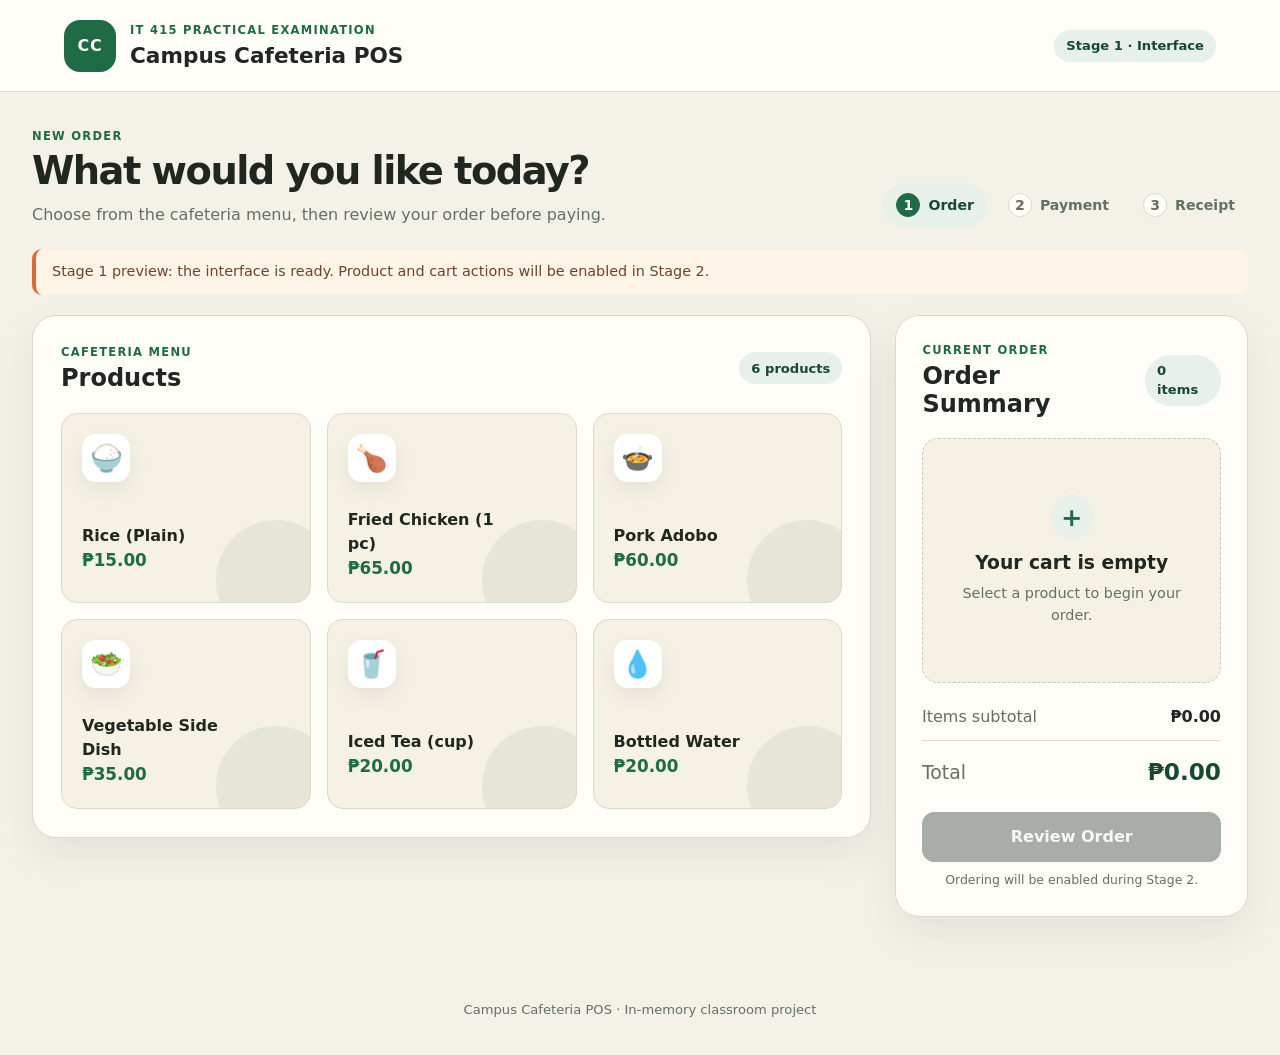
==== index.html @ 5ee4af82 "stage1" ====
<!doctype html>
<html lang="en">
  <head>
    <meta charset="UTF-8" />
    <meta name="viewport" content="width=device-width, initial-scale=1.0" />
    <meta
      name="description"
      content="A desktop-friendly campus cafeteria point-of-sale application."
    />
    <title>Campus Cafeteria POS</title>
    <link rel="stylesheet" href="css/styles.css" />
    <script type="module" src="js/app.js"></script>
  </head>
  <body>
    <header class="site-header">
      <div class="brand">
        <span class="brand-mark" aria-hidden="true">CC</span>
        <div>
          <p class="eyebrow">IT 415 Practical Examination</p>
          <h1>Campus Cafeteria POS</h1>
        </div>
      </div>
      <span class="stage-badge">Stage 1 · Interface</span>
    </header>

    <main class="app-shell">
      <section class="welcome" aria-labelledby="welcome-title">
        <div>
          <p class="eyebrow">New order</p>
          <h2 id="welcome-title">What would you like today?</h2>
          <p>Choose from the cafeteria menu, then review your order before paying.</p>
        </div>

        <ol class="progress-steps" aria-label="Transaction progress">
          <li class="is-current" aria-current="step"><span>1</span> Order</li>
          <li><span>2</span> Payment</li>
          <li><span>3</span> Receipt</li>
        </ol>
      </section>

      <p id="stage-status" class="stage-notice" role="status">
        Stage 1 preview: the interface is ready. Product and cart actions will be enabled in Stage 2.
      </p>

      <section id="order-view" class="app-view" aria-label="Create an order">
        <section class="menu-panel" aria-labelledby="menu-title">
          <div class="section-heading">
            <div>
              <p class="eyebrow">Cafeteria menu</p>
              <h2 id="menu-title">Products</h2>
            </div>
            <span id="product-count" class="count-label">6 products</span>
          </div>

          <div id="product-grid" class="product-grid"></div>

          <noscript>
            <p class="message message-error">JavaScript must be enabled to display the menu.</p>
          </noscript>
        </section>

        <aside class="order-panel" aria-labelledby="order-summary-title">
          <div class="section-heading order-heading">
            <div>
              <p class="eyebrow">Current order</p>
              <h2 id="order-summary-title">Order Summary</h2>
            </div>
            <span id="cart-count" class="count-label">0 items</span>
          </div>

          <div id="empty-cart" class="empty-cart">
            <span class="empty-icon" aria-hidden="true">+</span>
            <h3>Your cart is empty</h3>
            <p>Select a product to begin your order.</p>
          </div>

          <div id="cart-items" class="cart-items" aria-live="polite" hidden></div>

          <div class="totals" aria-label="Order totals">
            <div>
              <span>Items subtotal</span>
              <strong id="cart-subtotal">₱0.00</strong>
            </div>
            <div class="grand-total">
              <span>Total</span>
              <strong id="cart-total">₱0.00</strong>
            </div>
          </div>

          <button id="review-order-button" class="primary-button" type="button" disabled>
            Review Order
          </button>
          <p class="button-help">Ordering will be enabled during Stage 2.</p>
        </aside>
      </section>

      <!-- Later stages will display these prepared views after the order is reviewed. -->
      <section id="payment-view" class="app-view single-panel" aria-labelledby="payment-title" hidden>
        <div class="flow-panel">
          <p class="eyebrow">Cash payment</p>
          <h2 id="payment-title">Enter payment amount</h2>
          <label for="cash-amount">Cash received</label>
          <div class="money-input">
            <span aria-hidden="true">₱</span>
            <input
              id="cash-amount"
              name="cashAmount"
              type="text"
              inputmode="decimal"
              autocomplete="off"
              placeholder="0.00"
              disabled
            />
          </div>
          <p id="payment-message" class="message" aria-live="polite"></p>
          <div class="button-row">
            <button class="secondary-button" type="button" disabled>Back to Order</button>
            <button class="primary-button" type="button" disabled>Confirm Payment</button>
          </div>
        </div>
      </section>

      <section id="confirmation-view" class="app-view single-panel" aria-labelledby="confirmation-title" hidden>
        <div class="flow-panel centered-panel">
          <span class="success-mark" aria-hidden="true">✓</span>
          <p class="eyebrow">Payment confirmed</p>
          <h2 id="confirmation-title">Transaction complete</h2>
          <p>Payment details and change will appear here in Stage 3.</p>
        </div>
      </section>

      <section id="receipt-view" class="app-view single-panel" aria-labelledby="receipt-title" hidden>
        <div class="flow-panel receipt-panel">
          <p class="eyebrow">Digital receipt</p>
          <h2 id="receipt-title">Campus Cafeteria</h2>
          <p>Receipt line items and transaction details will be generated in Stage 3.</p>
          <button class="primary-button" type="button" disabled>New Transaction</button>
        </div>
      </section>
    </main>

    <footer>
      <p>Campus Cafeteria POS · In-memory classroom project</p>
    </footer>
  </body>
</html>
---- css/styles.css ----
:root {
  color-scheme: light;
  --background: #f4f1e8;
  --surface: #fffdf8;
  --surface-muted: #f6f1e5;
  --text: #202720;
  --text-muted: #657064;
  --primary: #1f6b45;
  --primary-dark: #154a31;
  --accent: #dc6b2f;
  --border: #dcd8cc;
  --success: #24764b;
  --danger: #a43d32;
  --shadow: 0 16px 40px rgba(51, 56, 47, 0.08);
  --radius-large: 24px;
  --radius-medium: 16px;
  --radius-small: 10px;
}

* {
  box-sizing: border-box;
}

body {
  min-width: 960px;
  margin: 0;
  background: var(--background);
  color: var(--text);
  font-family:
    Inter, ui-sans-serif, system-ui, -apple-system, BlinkMacSystemFont, "Segoe UI", sans-serif;
  line-height: 1.5;
}

button,
input {
  font: inherit;
}

button:focus-visible,
input:focus-visible {
  outline: 3px solid rgba(31, 107, 69, 0.28);
  outline-offset: 3px;
}

.site-header {
  display: flex;
  align-items: center;
  justify-content: space-between;
  min-height: 92px;
  padding: 18px clamp(32px, 5vw, 76px);
  background: var(--surface);
  border-bottom: 1px solid var(--border);
}

.brand {
  display: flex;
  align-items: center;
  gap: 14px;
}

.brand-mark {
  display: grid;
  width: 52px;
  height: 52px;
  place-items: center;
  border-radius: 16px;
  background: var(--primary);
  color: white;
  font-weight: 800;
  letter-spacing: 0.05em;
}

.brand h1,
.welcome h2,
.section-heading h2,
.flow-panel h2 {
  margin: 0;
  line-height: 1.15;
}

.brand h1 {
  font-size: 1.35rem;
}

.eyebrow {
  margin: 0 0 4px;
  color: var(--primary);
  font-size: 0.72rem;
  font-weight: 800;
  letter-spacing: 0.11em;
  text-transform: uppercase;
}

.stage-badge,
.count-label {
  display: inline-flex;
  align-items: center;
  min-height: 32px;
  padding: 6px 12px;
  border-radius: 999px;
  background: #e7f0e9;
  color: var(--primary-dark);
  font-size: 0.82rem;
  font-weight: 750;
}

.app-shell {
  width: min(1440px, calc(100% - 64px));
  margin: 0 auto;
  padding: 36px 0 48px;
}

.welcome {
  display: flex;
  align-items: end;
  justify-content: space-between;
  gap: 32px;
  margin-bottom: 22px;
}

.welcome h2 {
  font-size: clamp(2rem, 3vw, 3.2rem);
  letter-spacing: -0.04em;
}

.welcome p:not(.eyebrow) {
  margin: 10px 0 0;
  color: var(--text-muted);
}

.progress-steps {
  display: flex;
  gap: 8px;
  margin: 0;
  padding: 0;
  list-style: none;
}

.progress-steps li {
  display: flex;
  align-items: center;
  gap: 8px;
  padding: 10px 13px;
  border-radius: 999px;
  color: var(--text-muted);
  font-size: 0.88rem;
  font-weight: 700;
}

.progress-steps span {
  display: grid;
  width: 24px;
  height: 24px;
  place-items: center;
  border: 1px solid var(--border);
  border-radius: 50%;
  background: var(--surface);
}

.progress-steps .is-current {
  background: #e7f0e9;
  color: var(--primary-dark);
}

.progress-steps .is-current span {
  border-color: var(--primary);
  background: var(--primary);
  color: white;
}

.stage-notice {
  margin: 0 0 20px;
  padding: 12px 16px;
  border-left: 4px solid var(--accent);
  border-radius: var(--radius-small);
  background: #fff4e8;
  color: #6c432a;
  font-size: 0.9rem;
}

#order-view {
  display: grid;
  grid-template-columns: minmax(0, 1fr) minmax(330px, 0.42fr);
  gap: 24px;
  align-items: start;
}

.menu-panel,
.order-panel,
.flow-panel {
  border: 1px solid var(--border);
  border-radius: var(--radius-large);
  background: var(--surface);
  box-shadow: var(--shadow);
}

.menu-panel {
  padding: 28px;
}

.order-panel {
  position: sticky;
  top: 24px;
  padding: 26px;
}

.section-heading {
  display: flex;
  align-items: center;
  justify-content: space-between;
  gap: 20px;
  margin-bottom: 20px;
}

.section-heading h2,
.flow-panel h2 {
  font-size: 1.5rem;
}

.product-grid {
  display: grid;
  grid-template-columns: repeat(3, minmax(0, 1fr));
  gap: 16px;
}

.product-card {
  position: relative;
  display: grid;
  min-height: 190px;
  padding: 20px;
  overflow: hidden;
  text-align: left;
  border: 1px solid var(--border);
  border-radius: var(--radius-medium);
  background: var(--surface-muted);
  color: var(--text);
}

.product-card::after {
  position: absolute;
  right: -26px;
  bottom: -38px;
  width: 120px;
  height: 120px;
  border-radius: 50%;
  background: rgba(31, 107, 69, 0.08);
  content: "";
}

.product-card:disabled {
  cursor: not-allowed;
  opacity: 1;
}

.product-icon {
  display: grid;
  width: 48px;
  height: 48px;
  place-items: center;
  border-radius: 14px;
  background: white;
  font-size: 1.65rem;
  box-shadow: 0 8px 20px rgba(51, 56, 47, 0.08);
}

.product-name {
  align-self: end;
  max-width: 16ch;
  margin-top: 24px;
  font-size: 1rem;
  font-weight: 800;
}

.product-price {
  color: var(--primary);
  font-size: 1.05rem;
  font-weight: 800;
}

.empty-cart {
  display: grid;
  min-height: 245px;
  place-items: center;
  align-content: center;
  padding: 30px;
  border: 1px dashed #cbc7ba;
  border-radius: var(--radius-medium);
  background: var(--surface-muted);
  text-align: center;
}

.empty-icon {
  display: grid;
  width: 44px;
  height: 44px;
  margin-bottom: 10px;
  place-items: center;
  border-radius: 50%;
  background: #e7f0e9;
  color: var(--primary);
  font-size: 1.6rem;
  font-weight: 600;
}

.empty-cart h3 {
  margin: 0;
}

.empty-cart p {
  margin: 6px 0 0;
  color: var(--text-muted);
  font-size: 0.9rem;
}

.totals {
  display: grid;
  gap: 11px;
  margin: 22px 0;
}

.totals > div {
  display: flex;
  align-items: center;
  justify-content: space-between;
}

.totals span {
  color: var(--text-muted);
}

.grand-total {
  padding-top: 14px;
  border-top: 1px solid var(--border);
  font-size: 1.18rem;
}

.grand-total strong {
  color: var(--primary-dark);
  font-size: 1.45rem;
}

.primary-button,
.secondary-button {
  min-height: 50px;
  padding: 12px 20px;
  border-radius: 12px;
  font-weight: 800;
}

.primary-button {
  width: 100%;
  border: 1px solid var(--primary);
  background: var(--primary);
  color: white;
}

.secondary-button {
  border: 1px solid var(--border);
  background: var(--surface);
  color: var(--text);
}

.primary-button:disabled,
.secondary-button:disabled {
  border-color: #a8aea7;
  background: #a8aea7;
  color: #f8f8f8;
  cursor: not-allowed;
}

.button-help {
  margin: 9px 0 0;
  color: var(--text-muted);
  font-size: 0.78rem;
  text-align: center;
}

.single-panel {
  display: grid;
  min-height: 520px;
  place-items: center;
}

.flow-panel {
  width: min(620px, 100%);
  padding: 36px;
}

.flow-panel label {
  display: block;
  margin: 26px 0 8px;
  font-weight: 800;
}

.money-input {
  display: flex;
  align-items: center;
  min-height: 58px;
  padding: 0 16px;
  border: 1px solid var(--border);
  border-radius: 12px;
  background: white;
}

.money-input span {
  color: var(--text-muted);
  font-weight: 800;
}

.money-input input {
  width: 100%;
  padding: 12px;
  border: 0;
  background: transparent;
  font-size: 1.2rem;
  font-weight: 800;
}

.button-row {
  display: grid;
  grid-template-columns: 1fr 1fr;
  gap: 12px;
  margin-top: 22px;
}

.centered-panel,
.receipt-panel {
  text-align: center;
}

.success-mark {
  display: grid;
  width: 72px;
  height: 72px;
  margin: 0 auto 18px;
  place-items: center;
  border-radius: 50%;
  background: #e7f0e9;
  color: var(--success);
  font-size: 2.2rem;
  font-weight: 900;
}

.message {
  min-height: 24px;
  margin: 10px 0;
}

.message-error {
  color: var(--danger);
}

[hidden] {
  display: none !important;
}

footer {
  padding: 22px;
  color: var(--text-muted);
  font-size: 0.82rem;
  text-align: center;
}

@media (max-width: 1120px) {
  .product-grid {
    grid-template-columns: repeat(2, minmax(0, 1fr));
  }

  .progress-steps li {
    padding: 9px;
  }
}

@media (prefers-reduced-motion: no-preference) {
  .product-card,
  .primary-button,
  .secondary-button {
    transition:
      transform 160ms ease,
      box-shadow 160ms ease,
      background 160ms ease;
  }
}
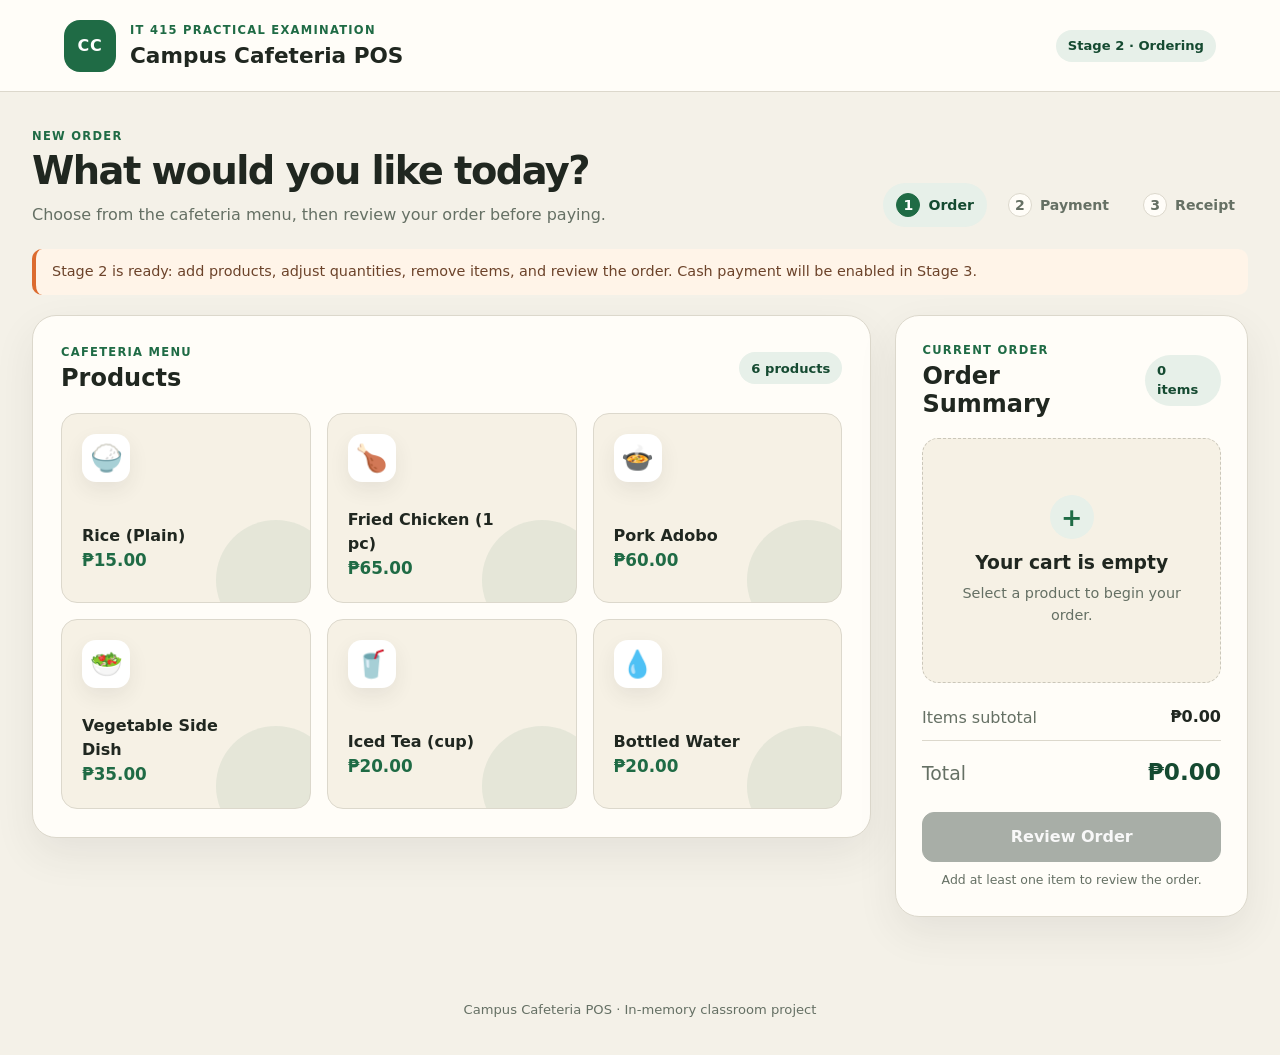
==== commit 63df6d21: "Stage 2 Done" ====
--- a/index.html
+++ b/index.html
@@ -20,7 +20,7 @@
           <h1>Campus Cafeteria POS</h1>
         </div>
       </div>
-      <span class="stage-badge">Stage 1 · Interface</span>
+      <span class="stage-badge">Stage 2 · Ordering</span>
     </header>
 
     <main class="app-shell">
@@ -39,7 +39,8 @@
       </section>
 
       <p id="stage-status" class="stage-notice" role="status">
-        Stage 1 preview: the interface is ready. Product and cart actions will be enabled in Stage 2.
+        Stage 2 is ready: add products, adjust quantities, remove items, and review the order.
+        Cash payment will be enabled in Stage 3.
       </p>
 
       <section id="order-view" class="app-view" aria-label="Create an order">
@@ -90,11 +91,40 @@
           <button id="review-order-button" class="primary-button" type="button" disabled>
             Review Order
           </button>
-          <p class="button-help">Ordering will be enabled during Stage 2.</p>
+          <p id="review-order-help" class="button-help">Add at least one item to review the order.</p>
         </aside>
       </section>
 
-      <!-- Later stages will display these prepared views after the order is reviewed. -->
+      <section id="review-view" class="app-view single-panel" aria-labelledby="review-title" hidden>
+        <div class="flow-panel order-review-panel">
+          <div class="section-heading">
+            <div>
+              <p class="eyebrow">Final check</p>
+              <h2 id="review-title">Review Your Order</h2>
+            </div>
+            <span id="review-item-count" class="count-label">0 items</span>
+          </div>
+
+          <div id="review-items" class="review-items"></div>
+
+          <div class="review-total">
+            <span>Order total</span>
+            <strong id="review-total">₱0.00</strong>
+          </div>
+
+          <div class="button-row">
+            <button id="back-to-order-button" class="secondary-button" type="button">
+              Back to Menu
+            </button>
+            <button id="continue-to-payment-button" class="primary-button" type="button" disabled>
+              Continue to Payment
+            </button>
+          </div>
+          <p class="button-help">Cash payment will be enabled during Stage 3.</p>
+        </div>
+      </section>
+
+      <!-- Stage 3 will display these prepared views after the order is reviewed. -->
       <section id="payment-view" class="app-view single-panel" aria-labelledby="payment-title" hidden>
         <div class="flow-panel">
           <p class="eyebrow">Cash payment</p>
--- a/css/styles.css
+++ b/css/styles.css
@@ -234,6 +234,7 @@
   border-radius: var(--radius-medium);
   background: var(--surface-muted);
   color: var(--text);
+  cursor: pointer;
 }
 
 .product-card::after {
@@ -252,6 +253,17 @@
   opacity: 1;
 }
 
+.product-card:hover:not(:disabled) {
+  border-color: rgba(31, 107, 69, 0.45);
+  background: #f0f5ed;
+  box-shadow: 0 14px 28px rgba(51, 56, 47, 0.1);
+  transform: translateY(-2px);
+}
+
+.product-card:active:not(:disabled) {
+  transform: translateY(0);
+}
+
 .product-icon {
   display: grid;
   width: 48px;
@@ -312,6 +324,100 @@
   font-size: 0.9rem;
 }
 
+.cart-items {
+  display: grid;
+  max-height: 380px;
+  gap: 12px;
+  overflow-y: auto;
+}
+
+.cart-item {
+  display: grid;
+  grid-template-columns: minmax(0, 1fr) auto;
+  gap: 14px;
+  padding: 15px;
+  border: 1px solid var(--border);
+  border-radius: 14px;
+  background: var(--surface-muted);
+}
+
+.cart-item-main {
+  min-width: 0;
+}
+
+.cart-item-name {
+  display: block;
+  overflow: hidden;
+  font-size: 0.92rem;
+  font-weight: 800;
+  text-overflow: ellipsis;
+  white-space: nowrap;
+}
+
+.cart-item-price {
+  color: var(--text-muted);
+  font-size: 0.8rem;
+}
+
+.cart-item-subtotal {
+  align-self: start;
+  color: var(--primary-dark);
+  font-weight: 850;
+}
+
+.cart-item-actions {
+  display: flex;
+  grid-column: 1 / -1;
+  align-items: center;
+  justify-content: space-between;
+  gap: 12px;
+}
+
+.quantity-controls {
+  display: inline-flex;
+  align-items: center;
+  overflow: hidden;
+  border: 1px solid var(--border);
+  border-radius: 10px;
+  background: white;
+}
+
+.quantity-button {
+  width: 40px;
+  height: 38px;
+  border: 0;
+  background: white;
+  color: var(--primary-dark);
+  cursor: pointer;
+  font-size: 1.18rem;
+  font-weight: 800;
+}
+
+.quantity-button:hover {
+  background: #e7f0e9;
+}
+
+.quantity-value {
+  min-width: 38px;
+  text-align: center;
+  font-weight: 800;
+}
+
+.remove-button {
+  min-height: 38px;
+  padding: 7px 9px;
+  border: 0;
+  background: transparent;
+  color: var(--danger);
+  cursor: pointer;
+  font-size: 0.8rem;
+  font-weight: 800;
+}
+
+.remove-button:hover {
+  text-decoration: underline;
+}
+
 .totals {
   display: grid;
   gap: 11px;
@@ -368,6 +474,17 @@
   cursor: not-allowed;
 }
 
+.primary-button:hover:not(:disabled) {
+  background: var(--primary-dark);
+  cursor: pointer;
+}
+
+.secondary-button:hover:not(:disabled) {
+  border-color: var(--primary);
+  background: #e7f0e9;
+  cursor: pointer;
+}
+
 .button-help {
   margin: 9px 0 0;
   color: var(--text-muted);
@@ -384,6 +501,55 @@
 .flow-panel {
   width: min(620px, 100%);
   padding: 36px;
+}
+
+.order-review-panel {
+  width: min(760px, 100%);
+}
+
+.review-items {
+  display: grid;
+  gap: 4px;
+  padding: 8px 0 18px;
+  border-bottom: 1px solid var(--border);
+}
+
+.review-item {
+  display: grid;
+  grid-template-columns: minmax(0, 1fr) auto;
+  gap: 8px 20px;
+  padding: 12px 0;
+}
+
+.review-item-name {
+  font-weight: 800;
+}
+
+.review-item-detail {
+  color: var(--text-muted);
+  font-size: 0.86rem;
+}
+
+.review-item-subtotal {
+  grid-column: 2;
+  grid-row: 1 / span 2;
+  align-self: center;
+  color: var(--primary-dark);
+  font-weight: 850;
+}
+
+.review-total {
+  display: flex;
+  align-items: center;
+  justify-content: space-between;
+  padding: 22px 0 8px;
+  font-size: 1.1rem;
+  font-weight: 800;
+}
+
+.review-total strong {
+  color: var(--primary-dark);
+  font-size: 1.6rem;
 }
 
 .flow-panel label {
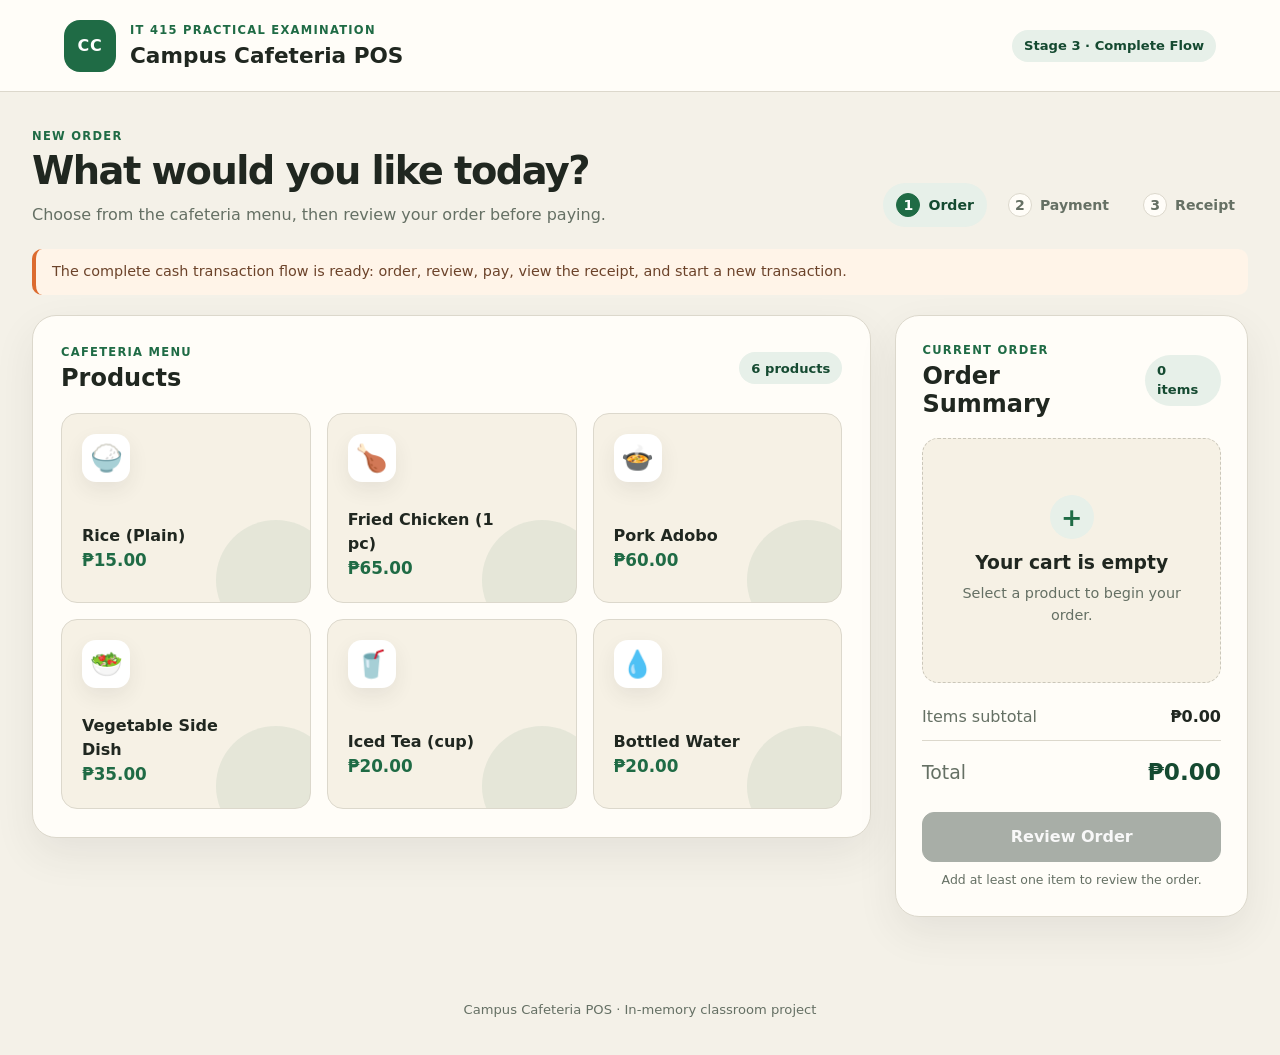
==== commit 0e5e7aea: "Stage 3 Done" ====
--- a/index.html
+++ b/index.html
@@ -20,7 +20,7 @@
           <h1>Campus Cafeteria POS</h1>
         </div>
       </div>
-      <span class="stage-badge">Stage 2 · Ordering</span>
+      <span class="stage-badge">Stage 3 · Complete Flow</span>
     </header>
 
     <main class="app-shell">
@@ -39,8 +39,8 @@
       </section>
 
       <p id="stage-status" class="stage-notice" role="status">
-        Stage 2 is ready: add products, adjust quantities, remove items, and review the order.
-        Cash payment will be enabled in Stage 3.
+        The complete cash transaction flow is ready: order, review, pay, view the receipt, and
+        start a new transaction.
       </p>
 
       <section id="order-view" class="app-view" aria-label="Create an order">
@@ -116,19 +116,24 @@
             <button id="back-to-order-button" class="secondary-button" type="button">
               Back to Menu
             </button>
-            <button id="continue-to-payment-button" class="primary-button" type="button" disabled>
+            <button id="continue-to-payment-button" class="primary-button" type="button">
               Continue to Payment
             </button>
           </div>
-          <p class="button-help">Cash payment will be enabled during Stage 3.</p>
-        </div>
-      </section>
-
-      <!-- Stage 3 will display these prepared views after the order is reviewed. -->
+          <p class="button-help">Payment method: cash</p>
+        </div>
+      </section>
+
       <section id="payment-view" class="app-view single-panel" aria-labelledby="payment-title" hidden>
-        <div class="flow-panel">
+        <form id="payment-form" class="flow-panel" novalidate>
           <p class="eyebrow">Cash payment</p>
           <h2 id="payment-title">Enter payment amount</h2>
+
+          <div class="payment-summary">
+            <span>Amount due</span>
+            <strong id="payment-order-total">₱0.00</strong>
+          </div>
+
           <label for="cash-amount">Cash received</label>
           <div class="money-input">
             <span aria-hidden="true">₱</span>
@@ -139,15 +144,20 @@
               inputmode="decimal"
               autocomplete="off"
               placeholder="0.00"
-              disabled
+              maxlength="12"
+              aria-describedby="payment-message"
             />
           </div>
           <p id="payment-message" class="message" aria-live="polite"></p>
           <div class="button-row">
-            <button class="secondary-button" type="button" disabled>Back to Order</button>
-            <button class="primary-button" type="button" disabled>Confirm Payment</button>
-          </div>
-        </div>
+            <button id="back-to-review-button" class="secondary-button" type="button">
+              Back to Review
+            </button>
+            <button id="confirm-payment-button" class="primary-button" type="submit">
+              Confirm Payment
+            </button>
+          </div>
+        </form>
       </section>
 
       <section id="confirmation-view" class="app-view single-panel" aria-labelledby="confirmation-title" hidden>
@@ -155,7 +165,34 @@
           <span class="success-mark" aria-hidden="true">✓</span>
           <p class="eyebrow">Payment confirmed</p>
           <h2 id="confirmation-title">Transaction complete</h2>
-          <p>Payment details and change will appear here in Stage 3.</p>
+          <p>Your cash payment was accepted.</p>
+
+          <dl class="transaction-details">
+            <div>
+              <dt>Total</dt>
+              <dd id="confirmation-total">₱0.00</dd>
+            </div>
+            <div>
+              <dt>Cash received</dt>
+              <dd id="confirmation-paid">₱0.00</dd>
+            </div>
+            <div class="change-row">
+              <dt>Change</dt>
+              <dd id="confirmation-change">₱0.00</dd>
+            </div>
+          </dl>
+
+          <p class="reference-label">Transaction reference</p>
+          <strong id="transaction-reference" class="transaction-reference">—</strong>
+
+          <div class="button-row">
+            <button id="view-receipt-button" class="secondary-button" type="button">
+              View Receipt
+            </button>
+            <button id="confirmation-new-transaction-button" class="primary-button" type="button">
+              New Transaction
+            </button>
+          </div>
         </div>
       </section>
 
@@ -163,8 +200,36 @@
         <div class="flow-panel receipt-panel">
           <p class="eyebrow">Digital receipt</p>
           <h2 id="receipt-title">Campus Cafeteria</h2>
-          <p>Receipt line items and transaction details will be generated in Stage 3.</p>
-          <button class="primary-button" type="button" disabled>New Transaction</button>
+          <div class="receipt-meta">
+            <span id="receipt-reference">—</span>
+            <span id="receipt-date">—</span>
+          </div>
+
+          <div id="receipt-items" class="receipt-items"></div>
+
+          <dl class="receipt-totals">
+            <div>
+              <dt>Total</dt>
+              <dd id="receipt-total">₱0.00</dd>
+            </div>
+            <div>
+              <dt>Payment method</dt>
+              <dd>Cash</dd>
+            </div>
+            <div>
+              <dt>Cash received</dt>
+              <dd id="receipt-paid">₱0.00</dd>
+            </div>
+            <div class="change-row">
+              <dt>Change</dt>
+              <dd id="receipt-change">₱0.00</dd>
+            </div>
+          </dl>
+
+          <p class="receipt-thanks">Thank you for dining with us.</p>
+          <button id="receipt-new-transaction-button" class="primary-button" type="button">
+            New Transaction
+          </button>
         </div>
       </section>
     </main>
--- a/css/styles.css
+++ b/css/styles.css
@@ -558,6 +558,26 @@
   font-weight: 800;
 }
 
+.payment-summary {
+  display: flex;
+  align-items: center;
+  justify-content: space-between;
+  margin: 24px 0 4px;
+  padding: 16px 18px;
+  border-radius: 12px;
+  background: var(--surface-muted);
+}
+
+.payment-summary span {
+  color: var(--text-muted);
+  font-weight: 700;
+}
+
+.payment-summary strong {
+  color: var(--primary-dark);
+  font-size: 1.35rem;
+}
+
 .money-input {
   display: flex;
   align-items: center;
@@ -616,6 +636,127 @@
   color: var(--danger);
 }
 
+.message-success {
+  color: var(--success);
+}
+
+.money-input.has-error {
+  border-color: var(--danger);
+  box-shadow: 0 0 0 3px rgba(164, 61, 50, 0.1);
+}
+
+.transaction-details,
+.receipt-totals {
+  display: grid;
+  gap: 10px;
+  margin: 28px 0 20px;
+  padding: 18px;
+  border-radius: 14px;
+  background: var(--surface-muted);
+  text-align: left;
+}
+
+.transaction-details > div,
+.receipt-totals > div {
+  display: flex;
+  align-items: center;
+  justify-content: space-between;
+  gap: 20px;
+}
+
+.transaction-details dt,
+.receipt-totals dt {
+  color: var(--text-muted);
+}
+
+.transaction-details dd,
+.receipt-totals dd {
+  margin: 0;
+  font-weight: 800;
+}
+
+.transaction-details .change-row,
+.receipt-totals .change-row {
+  margin-top: 4px;
+  padding-top: 12px;
+  border-top: 1px solid var(--border);
+  color: var(--primary-dark);
+  font-size: 1.1rem;
+}
+
+.reference-label {
+  margin: 0 0 4px;
+  color: var(--text-muted);
+  font-size: 0.78rem;
+  font-weight: 800;
+  letter-spacing: 0.08em;
+  text-transform: uppercase;
+}
+
+.transaction-reference {
+  display: block;
+  color: var(--primary-dark);
+  font-family: ui-monospace, "Cascadia Code", Consolas, monospace;
+  font-size: 1rem;
+  overflow-wrap: anywhere;
+}
+
+.receipt-panel {
+  text-align: left;
+}
+
+.receipt-panel > .eyebrow,
+.receipt-panel > h2,
+.receipt-thanks {
+  text-align: center;
+}
+
+.receipt-meta {
+  display: flex;
+  justify-content: space-between;
+  gap: 16px;
+  margin: 12px 0 20px;
+  color: var(--text-muted);
+  font-family: ui-monospace, "Cascadia Code", Consolas, monospace;
+  font-size: 0.78rem;
+}
+
+.receipt-items {
+  display: grid;
+  gap: 12px;
+  padding: 18px 0;
+  border-top: 1px dashed var(--border);
+  border-bottom: 1px dashed var(--border);
+}
+
+.receipt-item {
+  display: grid;
+  grid-template-columns: minmax(0, 1fr) auto;
+  gap: 4px 16px;
+}
+
+.receipt-item-name {
+  font-weight: 800;
+}
+
+.receipt-item-detail {
+  color: var(--text-muted);
+  font-size: 0.82rem;
+}
+
+.receipt-item-subtotal {
+  grid-column: 2;
+  grid-row: 1 / span 2;
+  align-self: center;
+  font-weight: 800;
+}
+
+.receipt-thanks {
+  margin: 24px 0;
+  color: var(--text-muted);
+  font-size: 0.9rem;
+}
+
 [hidden] {
   display: none !important;
 }
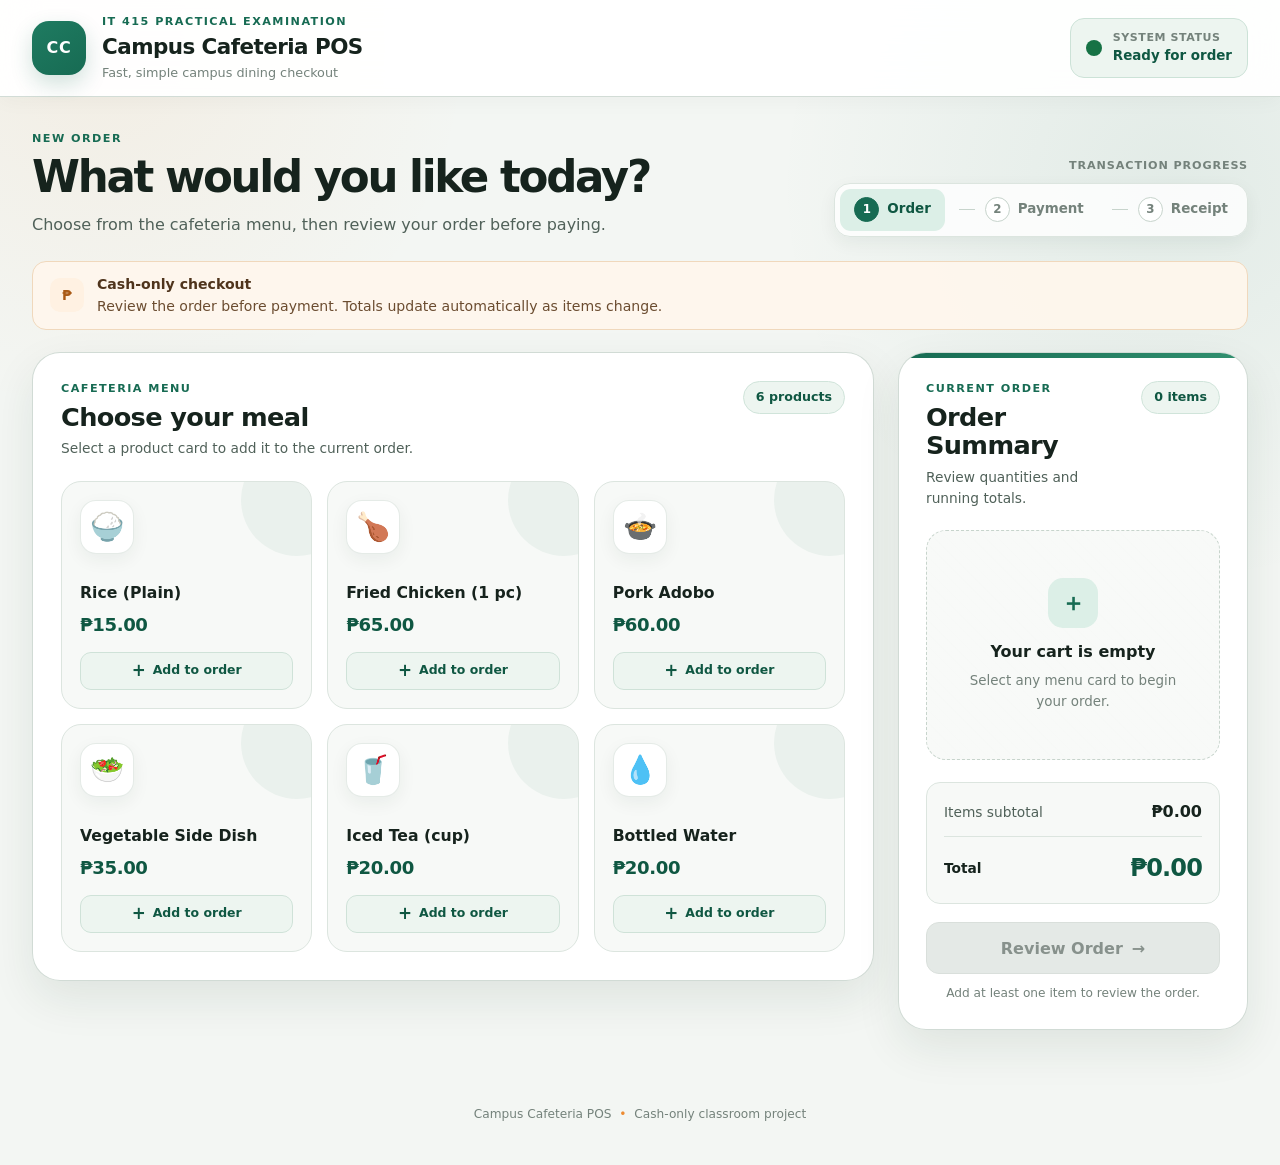
==== commit 432aa73e: "Modification for UI" ====
--- a/index.html
+++ b/index.html
@@ -13,42 +13,59 @@
   </head>
   <body>
     <header class="site-header">
-      <div class="brand">
-        <span class="brand-mark" aria-hidden="true">CC</span>
-        <div>
-          <p class="eyebrow">IT 415 Practical Examination</p>
-          <h1>Campus Cafeteria POS</h1>
+      <div class="header-inner">
+        <div class="brand">
+          <span class="brand-mark" aria-hidden="true">CC</span>
+          <div class="brand-copy">
+            <p class="eyebrow">IT 415 Practical Examination</p>
+            <h1>Campus Cafeteria POS</h1>
+            <p class="brand-subtitle">Fast, simple campus dining checkout</p>
+          </div>
+        </div>
+
+        <div class="system-status" aria-label="System ready for a new order">
+          <span class="status-dot" aria-hidden="true"></span>
+          <span>
+            <small>System status</small>
+            <strong>Ready for order</strong>
+          </span>
         </div>
       </div>
-      <span class="stage-badge">Stage 3 · Complete Flow</span>
     </header>
 
     <main class="app-shell">
       <section class="welcome" aria-labelledby="welcome-title">
-        <div>
+        <div class="welcome-copy">
           <p class="eyebrow">New order</p>
           <h2 id="welcome-title">What would you like today?</h2>
           <p>Choose from the cafeteria menu, then review your order before paying.</p>
         </div>
 
-        <ol class="progress-steps" aria-label="Transaction progress">
-          <li class="is-current" aria-current="step"><span>1</span> Order</li>
-          <li><span>2</span> Payment</li>
-          <li><span>3</span> Receipt</li>
-        </ol>
-      </section>
-
-      <p id="stage-status" class="stage-notice" role="status">
-        The complete cash transaction flow is ready: order, review, pay, view the receipt, and
-        start a new transaction.
-      </p>
+        <div class="progress-wrap">
+          <p>Transaction progress</p>
+          <ol class="progress-steps" aria-label="Transaction progress">
+            <li class="is-current" aria-current="step"><span>1</span> Order</li>
+            <li><span>2</span> Payment</li>
+            <li><span>3</span> Receipt</li>
+          </ol>
+        </div>
+      </section>
+
+      <div id="stage-status" class="stage-notice" role="status">
+        <span class="notice-icon" aria-hidden="true">₱</span>
+        <span>
+          <strong>Cash-only checkout</strong>
+          Review the order before payment. Totals update automatically as items change.
+        </span>
+      </div>
 
       <section id="order-view" class="app-view" aria-label="Create an order">
         <section class="menu-panel" aria-labelledby="menu-title">
           <div class="section-heading">
             <div>
               <p class="eyebrow">Cafeteria menu</p>
-              <h2 id="menu-title">Products</h2>
+              <h2 id="menu-title">Choose your meal</h2>
+              <p class="section-description">Select a product card to add it to the current order.</p>
             </div>
             <span id="product-count" class="count-label">6 products</span>
           </div>
@@ -65,14 +82,15 @@
             <div>
               <p class="eyebrow">Current order</p>
               <h2 id="order-summary-title">Order Summary</h2>
+              <p class="section-description">Review quantities and running totals.</p>
             </div>
             <span id="cart-count" class="count-label">0 items</span>
           </div>
 
           <div id="empty-cart" class="empty-cart">
-            <span class="empty-icon" aria-hidden="true">+</span>
+            <span class="empty-icon" aria-hidden="true">＋</span>
             <h3>Your cart is empty</h3>
-            <p>Select a product to begin your order.</p>
+            <p>Select any menu card to begin your order.</p>
           </div>
 
           <div id="cart-items" class="cart-items" aria-live="polite" hidden></div>
@@ -89,7 +107,7 @@
           </div>
 
           <button id="review-order-button" class="primary-button" type="button" disabled>
-            Review Order
+            Review Order <span aria-hidden="true">→</span>
           </button>
           <p id="review-order-help" class="button-help">Add at least one item to review the order.</p>
         </aside>
@@ -97,10 +115,11 @@
 
       <section id="review-view" class="app-view single-panel" aria-labelledby="review-title" hidden>
         <div class="flow-panel order-review-panel">
-          <div class="section-heading">
+          <div class="section-heading flow-heading">
             <div>
               <p class="eyebrow">Final check</p>
               <h2 id="review-title">Review Your Order</h2>
+              <p class="section-description">Confirm every item before moving to payment.</p>
             </div>
             <span id="review-item-count" class="count-label">0 items</span>
           </div>
@@ -114,10 +133,10 @@
 
           <div class="button-row">
             <button id="back-to-order-button" class="secondary-button" type="button">
-              Back to Menu
+              <span aria-hidden="true">←</span> Back to Menu
             </button>
             <button id="continue-to-payment-button" class="primary-button" type="button">
-              Continue to Payment
+              Continue to Payment <span aria-hidden="true">→</span>
             </button>
           </div>
           <p class="button-help">Payment method: cash</p>
@@ -125,9 +144,15 @@
       </section>
 
       <section id="payment-view" class="app-view single-panel" aria-labelledby="payment-title" hidden>
-        <form id="payment-form" class="flow-panel" novalidate>
-          <p class="eyebrow">Cash payment</p>
-          <h2 id="payment-title">Enter payment amount</h2>
+        <form id="payment-form" class="flow-panel payment-panel" novalidate>
+          <div class="flow-heading payment-heading">
+            <span class="flow-icon" aria-hidden="true">₱</span>
+            <div>
+              <p class="eyebrow">Cash payment</p>
+              <h2 id="payment-title">Enter payment amount</h2>
+              <p class="section-description">The change will be calculated automatically.</p>
+            </div>
+          </div>
 
           <div class="payment-summary">
             <span>Amount due</span>
@@ -145,16 +170,17 @@
               autocomplete="off"
               placeholder="0.00"
               maxlength="12"
-              aria-describedby="payment-message"
+              aria-describedby="cash-help payment-message"
             />
           </div>
+          <p id="cash-help" class="field-help">Enter pesos with up to two decimal places.</p>
           <p id="payment-message" class="message" aria-live="polite"></p>
           <div class="button-row">
             <button id="back-to-review-button" class="secondary-button" type="button">
-              Back to Review
+              <span aria-hidden="true">←</span> Back to Review
             </button>
             <button id="confirm-payment-button" class="primary-button" type="submit">
-              Confirm Payment
+              Confirm Payment <span aria-hidden="true">→</span>
             </button>
           </div>
         </form>
@@ -165,7 +191,7 @@
           <span class="success-mark" aria-hidden="true">✓</span>
           <p class="eyebrow">Payment confirmed</p>
           <h2 id="confirmation-title">Transaction complete</h2>
-          <p>Your cash payment was accepted.</p>
+          <p class="confirmation-copy">Your cash payment was accepted and your receipt is ready.</p>
 
           <dl class="transaction-details">
             <div>
@@ -182,15 +208,17 @@
             </div>
           </dl>
 
-          <p class="reference-label">Transaction reference</p>
-          <strong id="transaction-reference" class="transaction-reference">—</strong>
+          <div class="reference-card">
+            <p class="reference-label">Transaction reference</p>
+            <strong id="transaction-reference" class="transaction-reference">—</strong>
+          </div>
 
           <div class="button-row">
             <button id="view-receipt-button" class="secondary-button" type="button">
               View Receipt
             </button>
             <button id="confirmation-new-transaction-button" class="primary-button" type="button">
-              New Transaction
+              New Transaction <span aria-hidden="true">→</span>
             </button>
           </div>
         </div>
@@ -198,8 +226,12 @@
 
       <section id="receipt-view" class="app-view single-panel" aria-labelledby="receipt-title" hidden>
         <div class="flow-panel receipt-panel">
-          <p class="eyebrow">Digital receipt</p>
-          <h2 id="receipt-title">Campus Cafeteria</h2>
+          <div class="receipt-header">
+            <span class="receipt-brand" aria-hidden="true">CC</span>
+            <p class="eyebrow">Digital receipt</p>
+            <h2 id="receipt-title">Campus Cafeteria</h2>
+            <p>Official transaction record</p>
+          </div>
           <div class="receipt-meta">
             <span id="receipt-reference">—</span>
             <span id="receipt-date">—</span>
@@ -228,14 +260,14 @@
 
           <p class="receipt-thanks">Thank you for dining with us.</p>
           <button id="receipt-new-transaction-button" class="primary-button" type="button">
-            New Transaction
+            New Transaction <span aria-hidden="true">→</span>
           </button>
         </div>
       </section>
     </main>
 
     <footer>
-      <p>Campus Cafeteria POS · In-memory classroom project</p>
+      <p>Campus Cafeteria POS <span aria-hidden="true">•</span> Cash-only classroom project</p>
     </footer>
   </body>
 </html>
--- a/css/styles.css
+++ b/css/styles.css
@@ -1,34 +1,55 @@
 :root {
   color-scheme: light;
-  --background: #f4f1e8;
-  --surface: #fffdf8;
-  --surface-muted: #f6f1e5;
-  --text: #202720;
-  --text-muted: #657064;
-  --primary: #1f6b45;
-  --primary-dark: #154a31;
-  --accent: #dc6b2f;
-  --border: #dcd8cc;
-  --success: #24764b;
-  --danger: #a43d32;
-  --shadow: 0 16px 40px rgba(51, 56, 47, 0.08);
-  --radius-large: 24px;
-  --radius-medium: 16px;
-  --radius-small: 10px;
+  --page: #f3f6f3;
+  --page-accent: #e6efe9;
+  --surface: #ffffff;
+  --surface-soft: #f7f9f7;
+  --surface-tint: #edf5f0;
+  --ink: #16231d;
+  --ink-soft: #506159;
+  --ink-faint: #74827b;
+  --primary: #176b53;
+  --primary-hover: #0f5742;
+  --primary-soft: #dcefe7;
+  --accent: #ed8b32;
+  --accent-soft: #fff1e2;
+  --border: #dce5df;
+  --border-strong: #c7d4cc;
+  --danger: #b33d3d;
+  --danger-soft: #fff0f0;
+  --success: #177245;
+  --success-soft: #e2f4e9;
+  --shadow-small: 0 6px 18px rgba(25, 50, 38, 0.06);
+  --shadow-medium: 0 18px 45px rgba(25, 50, 38, 0.09);
+  --shadow-focus: 0 0 0 4px rgba(23, 107, 83, 0.16);
+  --radius-xl: 28px;
+  --radius-lg: 20px;
+  --radius-md: 14px;
+  --radius-sm: 10px;
 }
 
 * {
   box-sizing: border-box;
 }
 
+html {
+  min-width: 320px;
+  background: var(--page);
+}
+
 body {
-  min-width: 960px;
+  min-width: 320px;
+  min-height: 100vh;
   margin: 0;
-  background: var(--background);
-  color: var(--text);
+  background:
+    radial-gradient(circle at 8% 4%, rgba(237, 139, 50, 0.08), transparent 23rem),
+    radial-gradient(circle at 92% 16%, rgba(23, 107, 83, 0.08), transparent 25rem),
+    var(--page);
+  color: var(--ink);
   font-family:
     Inter, ui-sans-serif, system-ui, -apple-system, BlinkMacSystemFont, "Segoe UI", sans-serif;
   line-height: 1.5;
+  -webkit-font-smoothing: antialiased;
 }
 
 button,
@@ -36,38 +57,62 @@
   font: inherit;
 }
 
+button {
+  -webkit-tap-highlight-color: transparent;
+}
+
 button:focus-visible,
 input:focus-visible {
-  outline: 3px solid rgba(31, 107, 69, 0.28);
+  outline: 3px solid var(--primary);
   outline-offset: 3px;
 }
 
 .site-header {
-  display: flex;
+  position: relative;
+  z-index: 10;
+  border-bottom: 1px solid rgba(199, 212, 204, 0.8);
+  background: rgba(255, 255, 255, 0.94);
+  box-shadow: 0 4px 20px rgba(25, 50, 38, 0.035);
+  backdrop-filter: blur(18px);
+}
+
+.header-inner {
+  display: flex;
+  width: min(1500px, calc(100% - 64px));
+  min-height: 96px;
+  margin: 0 auto;
   align-items: center;
   justify-content: space-between;
-  min-height: 92px;
-  padding: 18px clamp(32px, 5vw, 76px);
-  background: var(--surface);
-  border-bottom: 1px solid var(--border);
+  gap: 32px;
 }
 
 .brand {
   display: flex;
-  align-items: center;
-  gap: 14px;
+  min-width: 0;
+  align-items: center;
+  gap: 16px;
+}
+
+.brand-mark,
+.receipt-brand {
+  display: grid;
+  flex: 0 0 auto;
+  place-items: center;
+  background: linear-gradient(145deg, #1f7b61, var(--primary));
+  color: #ffffff;
+  font-weight: 900;
+  letter-spacing: 0.04em;
+  box-shadow: 0 9px 22px rgba(23, 107, 83, 0.2);
 }
 
 .brand-mark {
-  display: grid;
-  width: 52px;
-  height: 52px;
-  place-items: center;
-  border-radius: 16px;
-  background: var(--primary);
-  color: white;
-  font-weight: 800;
-  letter-spacing: 0.05em;
+  width: 54px;
+  height: 54px;
+  border-radius: 17px;
+}
+
+.brand-copy {
+  min-width: 0;
 }
 
 .brand h1,
@@ -75,112 +120,202 @@
 .section-heading h2,
 .flow-panel h2 {
   margin: 0;
-  line-height: 1.15;
+  line-height: 1.12;
 }
 
 .brand h1 {
-  font-size: 1.35rem;
+  overflow: hidden;
+  font-size: 1.34rem;
+  letter-spacing: -0.025em;
+  text-overflow: ellipsis;
+  white-space: nowrap;
+}
+
+.brand-subtitle {
+  margin: 4px 0 0;
+  color: var(--ink-faint);
+  font-size: 0.8rem;
 }
 
 .eyebrow {
-  margin: 0 0 4px;
+  margin: 0 0 5px;
   color: var(--primary);
-  font-size: 0.72rem;
+  font-size: 0.7rem;
+  font-weight: 850;
+  letter-spacing: 0.13em;
+  text-transform: uppercase;
+}
+
+.system-status {
+  display: flex;
+  flex: 0 0 auto;
+  min-width: 174px;
+  align-items: center;
+  gap: 11px;
+  padding: 11px 15px;
+  border: 1px solid #cce2d7;
+  border-radius: 14px;
+  background: var(--surface-tint);
+}
+
+.system-status > span:last-child {
+  display: grid;
+}
+
+.system-status small {
+  color: var(--ink-faint);
+  font-size: 0.69rem;
+  font-weight: 750;
+  letter-spacing: 0.05em;
+  text-transform: uppercase;
+}
+
+.system-status strong {
+  color: var(--primary-hover);
+  font-size: 0.84rem;
+}
+
+.status-dot {
+  width: 10px;
+  height: 10px;
+  border: 3px solid rgba(23, 114, 69, 0.16);
+  border-radius: 50%;
+  background: var(--success);
+  box-sizing: content-box;
+}
+
+.app-shell {
+  width: min(1500px, calc(100% - 64px));
+  margin: 0 auto;
+  padding: 34px 0 54px;
+}
+
+.welcome {
+  display: flex;
+  align-items: flex-end;
+  justify-content: space-between;
+  gap: 42px;
+  margin-bottom: 24px;
+}
+
+.welcome-copy {
+  max-width: 720px;
+}
+
+.welcome h2 {
+  font-size: clamp(2rem, 3.4vw, 3.45rem);
+  letter-spacing: -0.052em;
+}
+
+.welcome-copy > p:last-child {
+  max-width: 620px;
+  margin: 11px 0 0;
+  color: var(--ink-soft);
+  font-size: 1rem;
+}
+
+.progress-wrap {
+  flex: 0 0 auto;
+}
+
+.progress-wrap > p {
+  margin: 0 0 8px;
+  color: var(--ink-faint);
+  font-size: 0.7rem;
   font-weight: 800;
-  letter-spacing: 0.11em;
+  letter-spacing: 0.08em;
+  text-align: right;
   text-transform: uppercase;
 }
 
-.stage-badge,
-.count-label {
-  display: inline-flex;
-  align-items: center;
-  min-height: 32px;
-  padding: 6px 12px;
-  border-radius: 999px;
-  background: #e7f0e9;
-  color: var(--primary-dark);
-  font-size: 0.82rem;
-  font-weight: 750;
-}
-
-.app-shell {
-  width: min(1440px, calc(100% - 64px));
-  margin: 0 auto;
-  padding: 36px 0 48px;
-}
-
-.welcome {
-  display: flex;
-  align-items: end;
-  justify-content: space-between;
-  gap: 32px;
-  margin-bottom: 22px;
-}
-
-.welcome h2 {
-  font-size: clamp(2rem, 3vw, 3.2rem);
-  letter-spacing: -0.04em;
-}
-
-.welcome p:not(.eyebrow) {
-  margin: 10px 0 0;
-  color: var(--text-muted);
-}
-
 .progress-steps {
   display: flex;
+  margin: 0;
+  padding: 5px;
+  border: 1px solid var(--border);
+  border-radius: 16px;
+  background: rgba(255, 255, 255, 0.82);
+  box-shadow: var(--shadow-small);
+  list-style: none;
+}
+
+.progress-steps li {
+  display: flex;
+  min-height: 42px;
+  align-items: center;
   gap: 8px;
-  margin: 0;
-  padding: 0;
-  list-style: none;
-}
-
-.progress-steps li {
-  display: flex;
-  align-items: center;
-  gap: 8px;
-  padding: 10px 13px;
-  border-radius: 999px;
-  color: var(--text-muted);
-  font-size: 0.88rem;
-  font-weight: 700;
+  padding: 8px 14px;
+  border-radius: 11px;
+  color: var(--ink-faint);
+  font-size: 0.84rem;
+  font-weight: 780;
+}
+
+.progress-steps li + li::before {
+  width: 16px;
+  height: 1px;
+  margin-right: 2px;
+  background: var(--border-strong);
+  content: "";
 }
 
 .progress-steps span {
   display: grid;
-  width: 24px;
-  height: 24px;
+  width: 25px;
+  height: 25px;
   place-items: center;
-  border: 1px solid var(--border);
+  border: 1px solid var(--border-strong);
   border-radius: 50%;
   background: var(--surface);
+  font-size: 0.74rem;
 }
 
 .progress-steps .is-current {
-  background: #e7f0e9;
-  color: var(--primary-dark);
+  background: var(--primary-soft);
+  color: var(--primary-hover);
 }
 
 .progress-steps .is-current span {
   border-color: var(--primary);
   background: var(--primary);
-  color: white;
+  color: #ffffff;
 }
 
 .stage-notice {
-  margin: 0 0 20px;
-  padding: 12px 16px;
-  border-left: 4px solid var(--accent);
-  border-radius: var(--radius-small);
-  background: #fff4e8;
-  color: #6c432a;
-  font-size: 0.9rem;
+  display: flex;
+  min-height: 58px;
+  align-items: center;
+  gap: 13px;
+  margin: 0 0 22px;
+  padding: 12px 17px;
+  border: 1px solid #f0d8bc;
+  border-radius: var(--radius-md);
+  background: rgba(255, 247, 237, 0.92);
+  color: #6b4c30;
+  font-size: 0.88rem;
+}
+
+.stage-notice strong {
+  display: block;
+  margin-bottom: 1px;
+  color: #4f341c;
+}
+
+.notice-icon {
+  display: grid;
+  flex: 0 0 auto;
+  width: 34px;
+  height: 34px;
+  place-items: center;
+  border-radius: 10px;
+  background: var(--accent-soft);
+  color: #a95914;
+  font-weight: 900;
 }
 
 #order-view {
   display: grid;
-  grid-template-columns: minmax(0, 1fr) minmax(330px, 0.42fr);
+  grid-template-columns: minmax(0, 1.52fr) minmax(350px, 0.62fr);
   gap: 24px;
   align-items: start;
 }
@@ -188,157 +323,236 @@
 .menu-panel,
 .order-panel,
 .flow-panel {
-  border: 1px solid var(--border);
-  border-radius: var(--radius-large);
-  background: var(--surface);
-  box-shadow: var(--shadow);
+  border: 1px solid rgba(199, 212, 204, 0.82);
+  border-radius: var(--radius-xl);
+  background: rgba(255, 255, 255, 0.97);
+  box-shadow: var(--shadow-medium);
 }
 
 .menu-panel {
+  min-width: 0;
   padding: 28px;
 }
 
 .order-panel {
   position: sticky;
   top: 24px;
-  padding: 26px;
+  padding: 27px;
+  overflow: hidden;
+}
+
+.order-panel::before {
+  display: block;
+  width: calc(100% + 54px);
+  height: 5px;
+  margin: -27px -27px 23px;
+  background: linear-gradient(90deg, var(--primary), #31906f);
+  content: "";
 }
 
 .section-heading {
   display: flex;
-  align-items: center;
+  align-items: flex-start;
   justify-content: space-between;
   gap: 20px;
-  margin-bottom: 20px;
+  margin-bottom: 22px;
+}
+
+.section-heading > div {
+  min-width: 0;
 }
 
 .section-heading h2,
 .flow-panel h2 {
-  font-size: 1.5rem;
+  font-size: clamp(1.38rem, 2vw, 1.7rem);
+  letter-spacing: -0.025em;
+}
+
+.section-description {
+  margin: 7px 0 0;
+  color: var(--ink-soft);
+  font-size: 0.86rem;
+}
+
+.count-label {
+  display: inline-flex;
+  flex: 0 0 auto;
+  min-height: 32px;
+  align-items: center;
+  padding: 6px 12px;
+  border: 1px solid #d0e4da;
+  border-radius: 999px;
+  background: var(--surface-tint);
+  color: var(--primary-hover);
+  font-size: 0.79rem;
+  font-weight: 800;
 }
 
 .product-grid {
   display: grid;
   grid-template-columns: repeat(3, minmax(0, 1fr));
-  gap: 16px;
+  gap: 15px;
 }
 
 .product-card {
   position: relative;
   display: grid;
-  min-height: 190px;
-  padding: 20px;
+  min-width: 0;
+  min-height: 228px;
+  grid-template-rows: auto 1fr auto auto;
+  gap: 7px;
+  padding: 18px;
   overflow: hidden;
+  border: 1px solid var(--border);
+  border-radius: var(--radius-lg);
+  background: var(--surface-soft);
+  color: var(--ink);
+  cursor: pointer;
   text-align: left;
-  border: 1px solid var(--border);
-  border-radius: var(--radius-medium);
-  background: var(--surface-muted);
-  color: var(--text);
-  cursor: pointer;
 }
 
 .product-card::after {
   position: absolute;
-  right: -26px;
-  bottom: -38px;
-  width: 120px;
-  height: 120px;
+  top: -38px;
+  right: -42px;
+  width: 112px;
+  height: 112px;
   border-radius: 50%;
-  background: rgba(31, 107, 69, 0.08);
+  background: rgba(23, 107, 83, 0.055);
   content: "";
+  pointer-events: none;
+}
+
+.product-card:hover:not(:disabled) {
+  border-color: rgba(23, 107, 83, 0.52);
+  background: #ffffff;
+  box-shadow: 0 14px 30px rgba(25, 50, 38, 0.11);
+  transform: translateY(-3px);
+}
+
+.product-card:active:not(:disabled) {
+  box-shadow: var(--shadow-small);
+  transform: translateY(-1px);
 }
 
 .product-card:disabled {
   cursor: not-allowed;
-  opacity: 1;
-}
-
-.product-card:hover:not(:disabled) {
-  border-color: rgba(31, 107, 69, 0.45);
-  background: #f0f5ed;
-  box-shadow: 0 14px 28px rgba(51, 56, 47, 0.1);
-  transform: translateY(-2px);
-}
-
-.product-card:active:not(:disabled) {
-  transform: translateY(0);
+  opacity: 0.62;
 }
 
 .product-icon {
-  display: grid;
-  width: 48px;
-  height: 48px;
+  position: relative;
+  z-index: 1;
+  display: grid;
+  width: 54px;
+  height: 54px;
   place-items: center;
-  border-radius: 14px;
-  background: white;
-  font-size: 1.65rem;
-  box-shadow: 0 8px 20px rgba(51, 56, 47, 0.08);
+  border: 1px solid rgba(220, 229, 223, 0.75);
+  border-radius: 16px;
+  background: #ffffff;
+  font-size: 1.72rem;
+  box-shadow: var(--shadow-small);
 }
 
 .product-name {
   align-self: end;
-  max-width: 16ch;
-  margin-top: 24px;
-  font-size: 1rem;
-  font-weight: 800;
+  margin-top: 20px;
+  overflow-wrap: anywhere;
+  font-size: 0.98rem;
+  font-weight: 830;
+  line-height: 1.3;
 }
 
 .product-price {
-  color: var(--primary);
+  color: var(--primary-hover);
+  font-size: 1.13rem;
+  font-weight: 900;
+  letter-spacing: -0.02em;
+}
+
+.product-action {
+  display: flex;
+  min-height: 38px;
+  align-items: center;
+  justify-content: center;
+  gap: 7px;
+  margin-top: 7px;
+  border: 1px solid #cfe2d8;
+  border-radius: 11px;
+  background: var(--surface-tint);
+  color: var(--primary-hover);
+  font-size: 0.78rem;
+  font-weight: 850;
+}
+
+.product-action span {
   font-size: 1.05rem;
-  font-weight: 800;
+  line-height: 1;
+}
+
+.product-card:hover .product-action {
+  border-color: var(--primary);
+  background: var(--primary);
+  color: #ffffff;
 }
 
 .empty-cart {
   display: grid;
-  min-height: 245px;
+  min-height: 230px;
   place-items: center;
   align-content: center;
-  padding: 30px;
-  border: 1px dashed #cbc7ba;
-  border-radius: var(--radius-medium);
-  background: var(--surface-muted);
+  padding: 28px;
+  border: 1px dashed var(--border-strong);
+  border-radius: var(--radius-lg);
+  background:
+    linear-gradient(rgba(247, 249, 247, 0.88), rgba(247, 249, 247, 0.88)),
+    repeating-linear-gradient(45deg, transparent, transparent 8px, rgba(23, 107, 83, 0.04) 8px, rgba(23, 107, 83, 0.04) 9px);
   text-align: center;
 }
 
 .empty-icon {
   display: grid;
-  width: 44px;
-  height: 44px;
-  margin-bottom: 10px;
+  width: 50px;
+  height: 50px;
+  margin-bottom: 12px;
   place-items: center;
-  border-radius: 50%;
-  background: #e7f0e9;
+  border-radius: 15px;
+  background: var(--primary-soft);
   color: var(--primary);
-  font-size: 1.6rem;
-  font-weight: 600;
+  font-size: 1.5rem;
+  font-weight: 700;
 }
 
 .empty-cart h3 {
   margin: 0;
+  font-size: 1rem;
 }
 
 .empty-cart p {
-  margin: 6px 0 0;
-  color: var(--text-muted);
-  font-size: 0.9rem;
+  max-width: 230px;
+  margin: 7px 0 0;
+  color: var(--ink-faint);
+  font-size: 0.84rem;
 }
 
 .cart-items {
   display: grid;
-  max-height: 380px;
-  gap: 12px;
+  max-height: 390px;
+  gap: 11px;
+  padding-right: 4px;
   overflow-y: auto;
+  scrollbar-color: var(--border-strong) transparent;
+  scrollbar-width: thin;
 }
 
 .cart-item {
   display: grid;
   grid-template-columns: minmax(0, 1fr) auto;
-  gap: 14px;
+  gap: 13px;
   padding: 15px;
   border: 1px solid var(--border);
-  border-radius: 14px;
-  background: var(--surface-muted);
+  border-radius: var(--radius-md);
+  background: var(--surface-soft);
 }
 
 .cart-item-main {
@@ -348,21 +562,25 @@
 .cart-item-name {
   display: block;
   overflow: hidden;
-  font-size: 0.92rem;
-  font-weight: 800;
+  font-size: 0.91rem;
+  font-weight: 850;
+  line-height: 1.3;
   text-overflow: ellipsis;
   white-space: nowrap;
 }
 
 .cart-item-price {
-  color: var(--text-muted);
-  font-size: 0.8rem;
+  display: block;
+  margin-top: 3px;
+  color: var(--ink-faint);
+  font-size: 0.76rem;
 }
 
 .cart-item-subtotal {
   align-self: start;
-  color: var(--primary-dark);
-  font-weight: 850;
+  color: var(--primary-hover);
+  font-size: 0.94rem;
+  font-weight: 900;
 }
 
 .cart-item-actions {
@@ -371,288 +589,407 @@
   align-items: center;
   justify-content: space-between;
   gap: 12px;
+  padding-top: 3px;
 }
 
 .quantity-controls {
   display: inline-flex;
   align-items: center;
   overflow: hidden;
-  border: 1px solid var(--border);
-  border-radius: 10px;
-  background: white;
+  border: 1px solid var(--border-strong);
+  border-radius: 11px;
+  background: #ffffff;
+  box-shadow: 0 2px 6px rgba(25, 50, 38, 0.04);
 }
 
 .quantity-button {
-  width: 40px;
-  height: 38px;
+  display: grid;
+  width: 42px;
+  height: 40px;
+  place-items: center;
   border: 0;
-  background: white;
-  color: var(--primary-dark);
+  background: #ffffff;
+  color: var(--primary-hover);
   cursor: pointer;
-  font-size: 1.18rem;
-  font-weight: 800;
+  font-size: 1.16rem;
+  font-weight: 850;
 }
 
 .quantity-button:hover {
-  background: #e7f0e9;
+  background: var(--primary-soft);
+}
+
+.quantity-button:active {
+  background: #cce5d9;
 }
 
 .quantity-value {
   min-width: 38px;
+  color: var(--ink);
+  font-size: 0.9rem;
+  font-weight: 850;
   text-align: center;
-  font-weight: 800;
 }
 
 .remove-button {
-  min-height: 38px;
-  padding: 7px 9px;
-  border: 0;
+  min-height: 40px;
+  padding: 8px 12px;
+  border: 1px solid transparent;
+  border-radius: 10px;
   background: transparent;
   color: var(--danger);
   cursor: pointer;
-  font-size: 0.8rem;
-  font-weight: 800;
+  font-size: 0.77rem;
+  font-weight: 850;
 }
 
 .remove-button:hover {
-  text-decoration: underline;
+  border-color: #f0cece;
+  background: var(--danger-soft);
 }
 
 .totals {
   display: grid;
-  gap: 11px;
-  margin: 22px 0;
+  gap: 10px;
+  margin: 22px 0 18px;
+  padding: 17px;
+  border: 1px solid var(--border);
+  border-radius: var(--radius-md);
+  background: var(--surface-soft);
 }
 
 .totals > div {
   display: flex;
   align-items: center;
   justify-content: space-between;
+  gap: 20px;
 }
 
 .totals span {
-  color: var(--text-muted);
+  color: var(--ink-soft);
+  font-size: 0.86rem;
 }
 
 .grand-total {
-  padding-top: 14px;
+  margin-top: 2px;
+  padding-top: 13px;
   border-top: 1px solid var(--border);
-  font-size: 1.18rem;
+  font-size: 1.06rem;
+}
+
+.grand-total span {
+  color: var(--ink);
+  font-weight: 850;
 }
 
 .grand-total strong {
-  color: var(--primary-dark);
-  font-size: 1.45rem;
+  color: var(--primary-hover);
+  font-size: 1.5rem;
+  font-weight: 900;
+  letter-spacing: -0.035em;
 }
 
 .primary-button,
 .secondary-button {
-  min-height: 50px;
+  display: inline-flex;
+  min-height: 52px;
+  align-items: center;
+  justify-content: center;
+  gap: 9px;
   padding: 12px 20px;
-  border-radius: 12px;
-  font-weight: 800;
+  border-radius: 13px;
+  cursor: pointer;
+  font-weight: 850;
+  line-height: 1.2;
 }
 
 .primary-button {
   width: 100%;
   border: 1px solid var(--primary);
-  background: var(--primary);
-  color: white;
+  background: linear-gradient(145deg, #1c765b, var(--primary));
+  color: #ffffff;
+  box-shadow: 0 9px 18px rgba(23, 107, 83, 0.17);
 }
 
 .secondary-button {
-  border: 1px solid var(--border);
-  background: var(--surface);
-  color: var(--text);
+  border: 1px solid var(--border-strong);
+  background: #ffffff;
+  color: var(--ink);
+}
+
+.primary-button:hover:not(:disabled) {
+  border-color: var(--primary-hover);
+  background: var(--primary-hover);
+  box-shadow: 0 12px 24px rgba(23, 107, 83, 0.23);
+  transform: translateY(-1px);
+}
+
+.secondary-button:hover:not(:disabled) {
+  border-color: var(--primary);
+  background: var(--surface-tint);
+  color: var(--primary-hover);
+  transform: translateY(-1px);
+}
+
+.primary-button:active:not(:disabled),
+.secondary-button:active:not(:disabled) {
+  transform: translateY(0);
 }
 
 .primary-button:disabled,
 .secondary-button:disabled {
-  border-color: #a8aea7;
-  background: #a8aea7;
-  color: #f8f8f8;
+  border-color: #d9dfdb;
+  background: #e4e9e6;
+  color: #87918c;
+  box-shadow: none;
   cursor: not-allowed;
 }
 
-.primary-button:hover:not(:disabled) {
-  background: var(--primary-dark);
-  cursor: pointer;
-}
-
-.secondary-button:hover:not(:disabled) {
-  border-color: var(--primary);
-  background: #e7f0e9;
-  cursor: pointer;
+.button-help,
+.field-help {
+  color: var(--ink-faint);
+  font-size: 0.76rem;
 }
 
 .button-help {
-  margin: 9px 0 0;
-  color: var(--text-muted);
-  font-size: 0.78rem;
+  margin: 10px 0 0;
   text-align: center;
 }
 
 .single-panel {
   display: grid;
-  min-height: 520px;
+  min-height: 590px;
   place-items: center;
+  padding: 28px 0;
 }
 
 .flow-panel {
-  width: min(620px, 100%);
-  padding: 36px;
+  width: min(660px, 100%);
+  padding: 38px;
 }
 
 .order-review-panel {
-  width: min(760px, 100%);
+  width: min(800px, 100%);
+}
+
+.flow-heading {
+  padding-bottom: 20px;
+  border-bottom: 1px solid var(--border);
 }
 
 .review-items {
   display: grid;
-  gap: 4px;
-  padding: 8px 0 18px;
+  gap: 8px;
+  padding: 5px 0 18px;
   border-bottom: 1px solid var(--border);
 }
 
 .review-item {
   display: grid;
   grid-template-columns: minmax(0, 1fr) auto;
-  gap: 8px 20px;
-  padding: 12px 0;
+  gap: 6px 20px;
+  padding: 14px 16px;
+  border: 1px solid var(--border);
+  border-radius: 13px;
+  background: var(--surface-soft);
 }
 
 .review-item-name {
-  font-weight: 800;
+  font-weight: 850;
 }
 
 .review-item-detail {
-  color: var(--text-muted);
-  font-size: 0.86rem;
+  color: var(--ink-faint);
+  font-size: 0.82rem;
 }
 
 .review-item-subtotal {
   grid-column: 2;
   grid-row: 1 / span 2;
   align-self: center;
-  color: var(--primary-dark);
-  font-weight: 850;
+  color: var(--primary-hover);
+  font-weight: 900;
 }
 
 .review-total {
   display: flex;
   align-items: center;
   justify-content: space-between;
-  padding: 22px 0 8px;
-  font-size: 1.1rem;
-  font-weight: 800;
+  padding: 22px 4px 5px;
+  font-size: 1rem;
+  font-weight: 850;
 }
 
 .review-total strong {
-  color: var(--primary-dark);
-  font-size: 1.6rem;
+  color: var(--primary-hover);
+  font-size: 1.75rem;
+  font-weight: 900;
+  letter-spacing: -0.04em;
+}
+
+.payment-panel {
+  width: min(620px, 100%);
+}
+
+.payment-heading {
+  display: flex;
+  align-items: center;
+  gap: 16px;
+}
+
+.flow-icon {
+  display: grid;
+  flex: 0 0 auto;
+  width: 54px;
+  height: 54px;
+  place-items: center;
+  border-radius: 16px;
+  background: var(--primary-soft);
+  color: var(--primary-hover);
+  font-size: 1.42rem;
+  font-weight: 900;
+}
+
+.payment-summary {
+  display: flex;
+  align-items: center;
+  justify-content: space-between;
+  gap: 20px;
+  margin: 24px 0 5px;
+  padding: 18px 20px;
+  border: 1px solid #cfe2d8;
+  border-radius: var(--radius-md);
+  background: var(--surface-tint);
+}
+
+.payment-summary span {
+  color: var(--ink-soft);
+  font-size: 0.88rem;
+  font-weight: 750;
+}
+
+.payment-summary strong {
+  color: var(--primary-hover);
+  font-size: 1.55rem;
+  font-weight: 900;
+  letter-spacing: -0.03em;
 }
 
 .flow-panel label {
   display: block;
-  margin: 26px 0 8px;
-  font-weight: 800;
-}
-
-.payment-summary {
-  display: flex;
-  align-items: center;
-  justify-content: space-between;
-  margin: 24px 0 4px;
-  padding: 16px 18px;
-  border-radius: 12px;
-  background: var(--surface-muted);
-}
-
-.payment-summary span {
-  color: var(--text-muted);
-  font-weight: 700;
-}
-
-.payment-summary strong {
-  color: var(--primary-dark);
-  font-size: 1.35rem;
+  margin: 25px 0 8px;
+  font-size: 0.87rem;
+  font-weight: 850;
 }
 
 .money-input {
   display: flex;
-  align-items: center;
-  min-height: 58px;
-  padding: 0 16px;
-  border: 1px solid var(--border);
-  border-radius: 12px;
-  background: white;
+  min-height: 62px;
+  align-items: center;
+  padding: 0 17px;
+  border: 1px solid var(--border-strong);
+  border-radius: 13px;
+  background: #ffffff;
+  box-shadow: inset 0 1px 2px rgba(25, 50, 38, 0.025);
+}
+
+.money-input:focus-within {
+  border-color: var(--primary);
+  box-shadow: var(--shadow-focus);
 }
 
 .money-input span {
-  color: var(--text-muted);
-  font-weight: 800;
+  color: var(--primary-hover);
+  font-size: 1.2rem;
+  font-weight: 900;
 }
 
 .money-input input {
   width: 100%;
-  padding: 12px;
+  min-width: 0;
+  padding: 13px;
   border: 0;
+  outline: 0;
   background: transparent;
-  font-size: 1.2rem;
-  font-weight: 800;
+  color: var(--ink);
+  font-size: 1.24rem;
+  font-weight: 850;
+}
+
+.money-input input::placeholder {
+  color: #a8b2ac;
+}
+
+.field-help {
+  margin: 7px 0 0;
+}
+
+.message {
+  display: flex;
+  min-height: 26px;
+  align-items: center;
+  margin: 8px 0 0;
+  font-size: 0.82rem;
+  font-weight: 750;
+}
+
+.message-error {
+  color: var(--danger);
+}
+
+.message-success {
+  color: var(--success);
+}
+
+.money-input.has-error {
+  border-color: var(--danger);
+  background: var(--danger-soft);
+  box-shadow: 0 0 0 4px rgba(179, 61, 61, 0.1);
 }
 
 .button-row {
   display: grid;
   grid-template-columns: 1fr 1fr;
   gap: 12px;
-  margin-top: 22px;
-}
-
-.centered-panel,
-.receipt-panel {
+  margin-top: 23px;
+}
+
+.centered-panel {
+  width: min(620px, 100%);
   text-align: center;
 }
 
 .success-mark {
   display: grid;
-  width: 72px;
-  height: 72px;
-  margin: 0 auto 18px;
+  width: 76px;
+  height: 76px;
+  margin: 0 auto 20px;
   place-items: center;
+  border: 8px solid #f2faf5;
   border-radius: 50%;
-  background: #e7f0e9;
+  background: var(--success-soft);
   color: var(--success);
-  font-size: 2.2rem;
+  font-size: 2rem;
   font-weight: 900;
-}
-
-.message {
-  min-height: 24px;
-  margin: 10px 0;
-}
-
-.message-error {
-  color: var(--danger);
-}
-
-.message-success {
-  color: var(--success);
-}
-
-.money-input.has-error {
-  border-color: var(--danger);
-  box-shadow: 0 0 0 3px rgba(164, 61, 50, 0.1);
+  box-shadow: 0 8px 24px rgba(23, 114, 69, 0.12);
+}
+
+.confirmation-copy {
+  max-width: 430px;
+  margin: 9px auto 0;
+  color: var(--ink-soft);
+  font-size: 0.9rem;
 }
 
 .transaction-details,
 .receipt-totals {
   display: grid;
-  gap: 10px;
-  margin: 28px 0 20px;
-  padding: 18px;
-  border-radius: 14px;
-  background: var(--surface-muted);
+  gap: 11px;
+  margin: 26px 0 18px;
+  padding: 19px;
+  border: 1px solid var(--border);
+  border-radius: var(--radius-md);
+  background: var(--surface-soft);
   text-align: left;
 }
 
@@ -666,67 +1003,91 @@
 
 .transaction-details dt,
 .receipt-totals dt {
-  color: var(--text-muted);
+  color: var(--ink-soft);
+  font-size: 0.85rem;
 }
 
 .transaction-details dd,
 .receipt-totals dd {
   margin: 0;
-  font-weight: 800;
+  font-weight: 850;
 }
 
 .transaction-details .change-row,
 .receipt-totals .change-row {
-  margin-top: 4px;
-  padding-top: 12px;
+  margin-top: 3px;
+  padding-top: 13px;
   border-top: 1px solid var(--border);
-  color: var(--primary-dark);
-  font-size: 1.1rem;
+  color: var(--primary-hover);
+  font-size: 1.06rem;
+}
+
+.reference-card {
+  padding: 14px 16px;
+  border: 1px dashed #c4d8ce;
+  border-radius: 12px;
+  background: var(--surface-tint);
 }
 
 .reference-label {
   margin: 0 0 4px;
-  color: var(--text-muted);
-  font-size: 0.78rem;
-  font-weight: 800;
-  letter-spacing: 0.08em;
+  color: var(--ink-faint);
+  font-size: 0.68rem;
+  font-weight: 850;
+  letter-spacing: 0.1em;
   text-transform: uppercase;
 }
 
 .transaction-reference {
   display: block;
-  color: var(--primary-dark);
+  color: var(--primary-hover);
   font-family: ui-monospace, "Cascadia Code", Consolas, monospace;
-  font-size: 1rem;
+  font-size: 0.96rem;
   overflow-wrap: anywhere;
 }
 
 .receipt-panel {
+  width: min(610px, 100%);
+  padding: 35px 42px;
   text-align: left;
 }
 
-.receipt-panel > .eyebrow,
-.receipt-panel > h2,
-.receipt-thanks {
+.receipt-header {
   text-align: center;
+}
+
+.receipt-brand {
+  width: 48px;
+  height: 48px;
+  margin: 0 auto 14px;
+  border-radius: 15px;
+  font-size: 0.8rem;
+}
+
+.receipt-header > p:last-child {
+  margin: 7px 0 0;
+  color: var(--ink-faint);
+  font-size: 0.8rem;
 }
 
 .receipt-meta {
   display: flex;
   justify-content: space-between;
   gap: 16px;
-  margin: 12px 0 20px;
-  color: var(--text-muted);
+  margin: 22px 0 18px;
+  padding: 11px 0;
+  border-top: 1px dashed var(--border-strong);
+  border-bottom: 1px dashed var(--border-strong);
+  color: var(--ink-faint);
   font-family: ui-monospace, "Cascadia Code", Consolas, monospace;
-  font-size: 0.78rem;
+  font-size: 0.73rem;
 }
 
 .receipt-items {
   display: grid;
   gap: 12px;
-  padding: 18px 0;
-  border-top: 1px dashed var(--border);
-  border-bottom: 1px dashed var(--border);
+  padding: 6px 0 18px;
+  border-bottom: 1px dashed var(--border-strong);
 }
 
 .receipt-item {
@@ -736,25 +1097,33 @@
 }
 
 .receipt-item-name {
-  font-weight: 800;
+  font-size: 0.88rem;
+  font-weight: 850;
 }
 
 .receipt-item-detail {
-  color: var(--text-muted);
-  font-size: 0.82rem;
+  color: var(--ink-faint);
+  font-size: 0.78rem;
 }
 
 .receipt-item-subtotal {
   grid-column: 2;
   grid-row: 1 / span 2;
   align-self: center;
-  font-weight: 800;
+  font-size: 0.88rem;
+  font-weight: 850;
+}
+
+.receipt-totals {
+  margin-top: 18px;
 }
 
 .receipt-thanks {
-  margin: 24px 0;
-  color: var(--text-muted);
-  font-size: 0.9rem;
+  margin: 23px 0;
+  color: var(--ink-soft);
+  font-size: 0.86rem;
+  font-weight: 700;
+  text-align: center;
 }
 
 [hidden] {
@@ -762,29 +1131,218 @@
 }
 
 footer {
-  padding: 22px;
-  color: var(--text-muted);
-  font-size: 0.82rem;
+  padding: 8px 24px 30px;
+  color: var(--ink-faint);
+  font-size: 0.76rem;
   text-align: center;
 }
 
-@media (max-width: 1120px) {
+footer span {
+  padding: 0 4px;
+  color: var(--accent);
+}
+
+@media (max-width: 1210px) {
   .product-grid {
     grid-template-columns: repeat(2, minmax(0, 1fr));
   }
 
+  #order-view {
+    grid-template-columns: minmax(0, 1.25fr) minmax(340px, 0.75fr);
+  }
+
   .progress-steps li {
-    padding: 9px;
+    padding-inline: 10px;
+  }
+}
+
+@media (max-width: 960px) {
+  .header-inner,
+  .app-shell {
+    width: min(100% - 36px, 760px);
+  }
+
+  .header-inner {
+    min-height: 88px;
+  }
+
+  .brand-subtitle,
+  .system-status small {
+    display: none;
+  }
+
+  .system-status {
+    min-width: auto;
+  }
+
+  .welcome {
+    align-items: flex-start;
+    flex-direction: column;
+    gap: 24px;
+  }
+
+  .progress-wrap {
+    width: 100%;
+  }
+
+  .progress-wrap > p {
+    text-align: left;
+  }
+
+  .progress-steps {
+    width: 100%;
+  }
+
+  .progress-steps li {
+    flex: 1;
+    justify-content: center;
+  }
+
+  #order-view {
+    grid-template-columns: 1fr;
+  }
+
+  .order-panel {
+    position: static;
+  }
+}
+
+@media (max-width: 640px) {
+  .header-inner,
+  .app-shell {
+    width: min(100% - 24px, 560px);
+  }
+
+  .header-inner {
+    min-height: 80px;
+  }
+
+  .brand {
+    gap: 11px;
+  }
+
+  .brand-mark {
+    width: 46px;
+    height: 46px;
+    border-radius: 14px;
+    font-size: 0.85rem;
+  }
+
+  .brand h1 {
+    font-size: 1.05rem;
+  }
+
+  .brand .eyebrow,
+  .system-status strong {
+    font-size: 0.62rem;
+  }
+
+  .system-status {
+    gap: 7px;
+    padding: 8px 9px;
+  }
+
+  .status-dot {
+    width: 7px;
+    height: 7px;
+  }
+
+  .app-shell {
+    padding-top: 26px;
+  }
+
+  .welcome h2 {
+    font-size: 2.1rem;
+  }
+
+  .progress-steps {
+    display: grid;
+    grid-template-columns: repeat(3, 1fr);
+  }
+
+  .progress-steps li {
+    padding: 7px 5px;
+    font-size: 0.72rem;
+  }
+
+  .progress-steps li + li::before {
+    display: none;
+  }
+
+  .stage-notice {
+    align-items: flex-start;
+  }
+
+  .menu-panel,
+  .order-panel,
+  .flow-panel {
+    border-radius: 20px;
+  }
+
+  .menu-panel,
+  .order-panel,
+  .flow-panel,
+  .receipt-panel {
+    padding: 22px;
+  }
+
+  .order-panel::before {
+    width: calc(100% + 44px);
+    margin: -22px -22px 19px;
+  }
+
+  .section-heading {
+    gap: 12px;
+  }
+
+  .section-description {
+    font-size: 0.8rem;
+  }
+
+  .product-grid {
+    grid-template-columns: 1fr;
+  }
+
+  .product-card {
+    min-height: 185px;
+  }
+
+  .single-panel {
+    min-height: auto;
+    padding: 0;
+  }
+
+  .button-row {
+    grid-template-columns: 1fr;
+  }
+
+  .secondary-button {
+    order: 2;
+  }
+
+  .payment-heading {
+    align-items: flex-start;
+  }
+
+  .receipt-meta {
+    align-items: flex-start;
+    flex-direction: column;
+    gap: 4px;
   }
 }
 
 @media (prefers-reduced-motion: no-preference) {
   .product-card,
+  .product-action,
   .primary-button,
-  .secondary-button {
+  .secondary-button,
+  .quantity-button,
+  .remove-button {
     transition:
-      transform 160ms ease,
-      box-shadow 160ms ease,
-      background 160ms ease;
-  }
-}
+      color 150ms ease,
+      background-color 150ms ease,
+      border-color 150ms ease,
+      box-shadow 150ms ease,
+      transform 150ms ease;
+  }
+}
